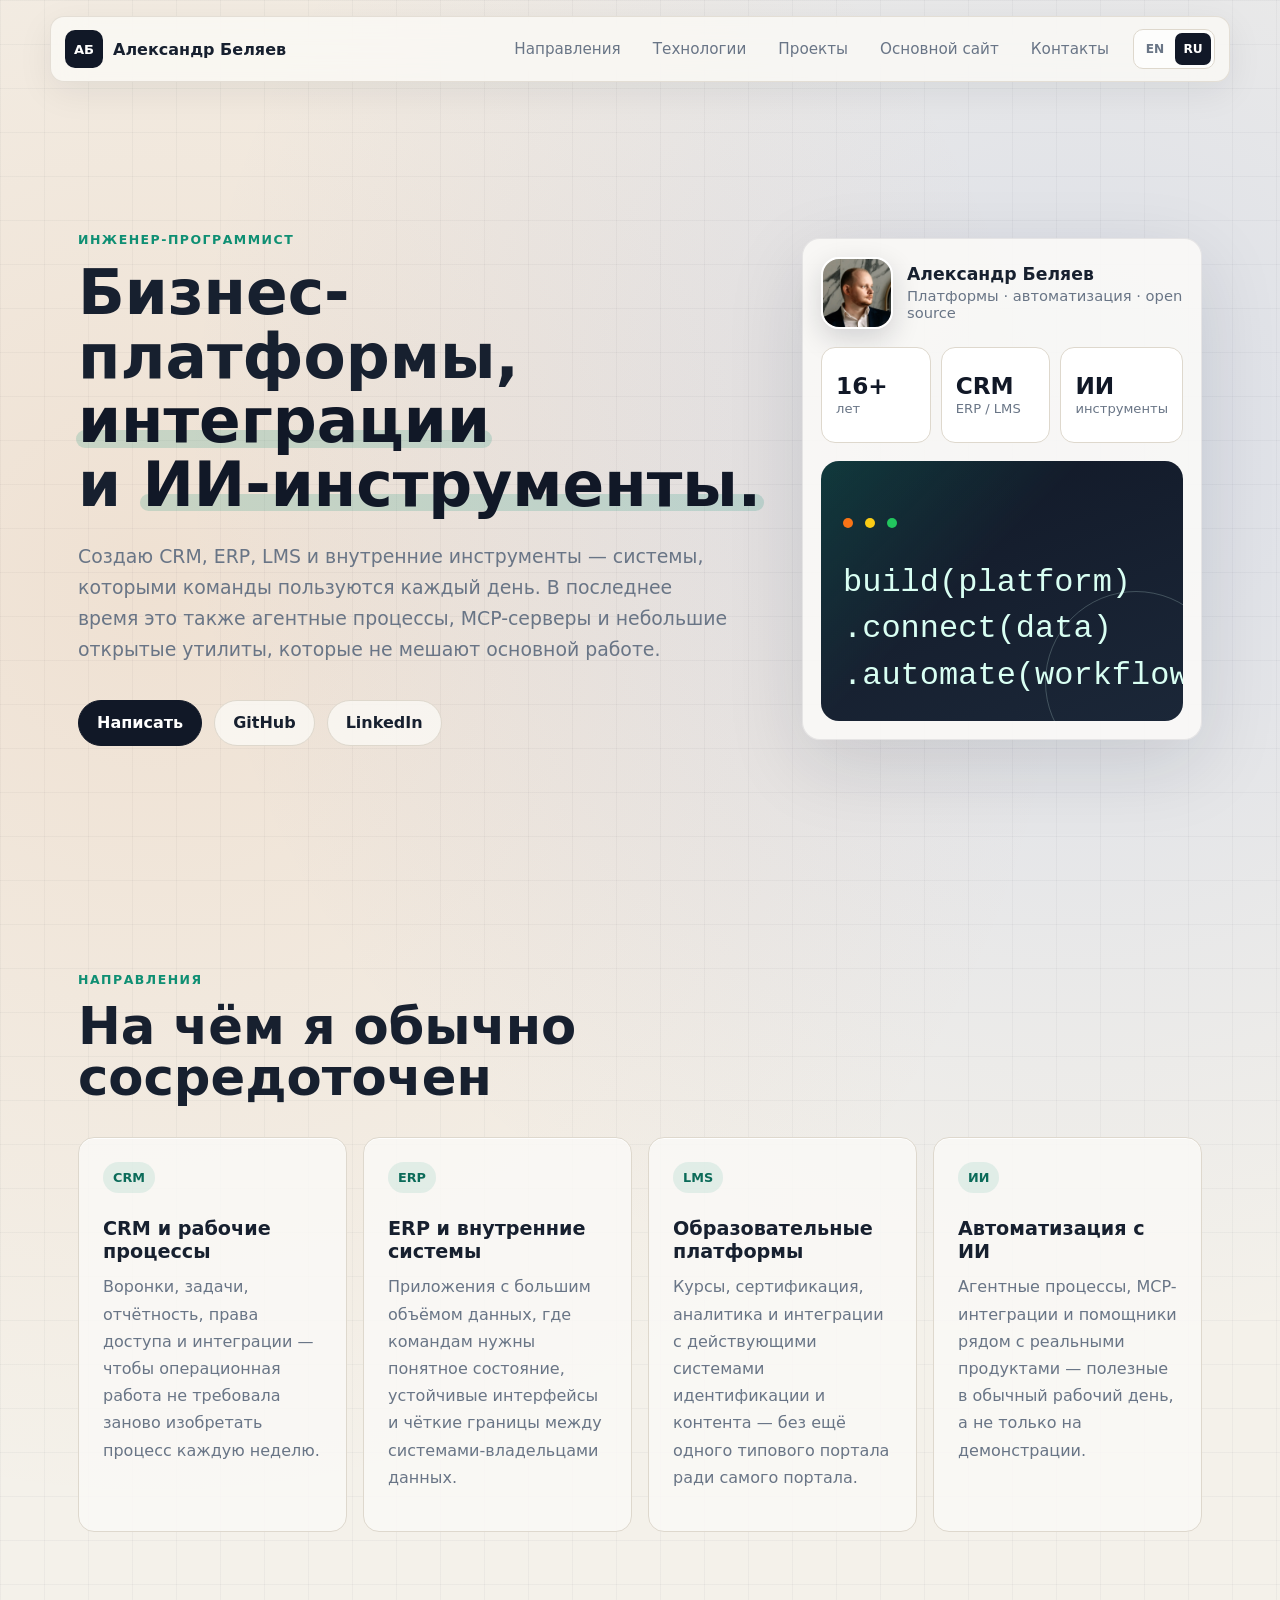
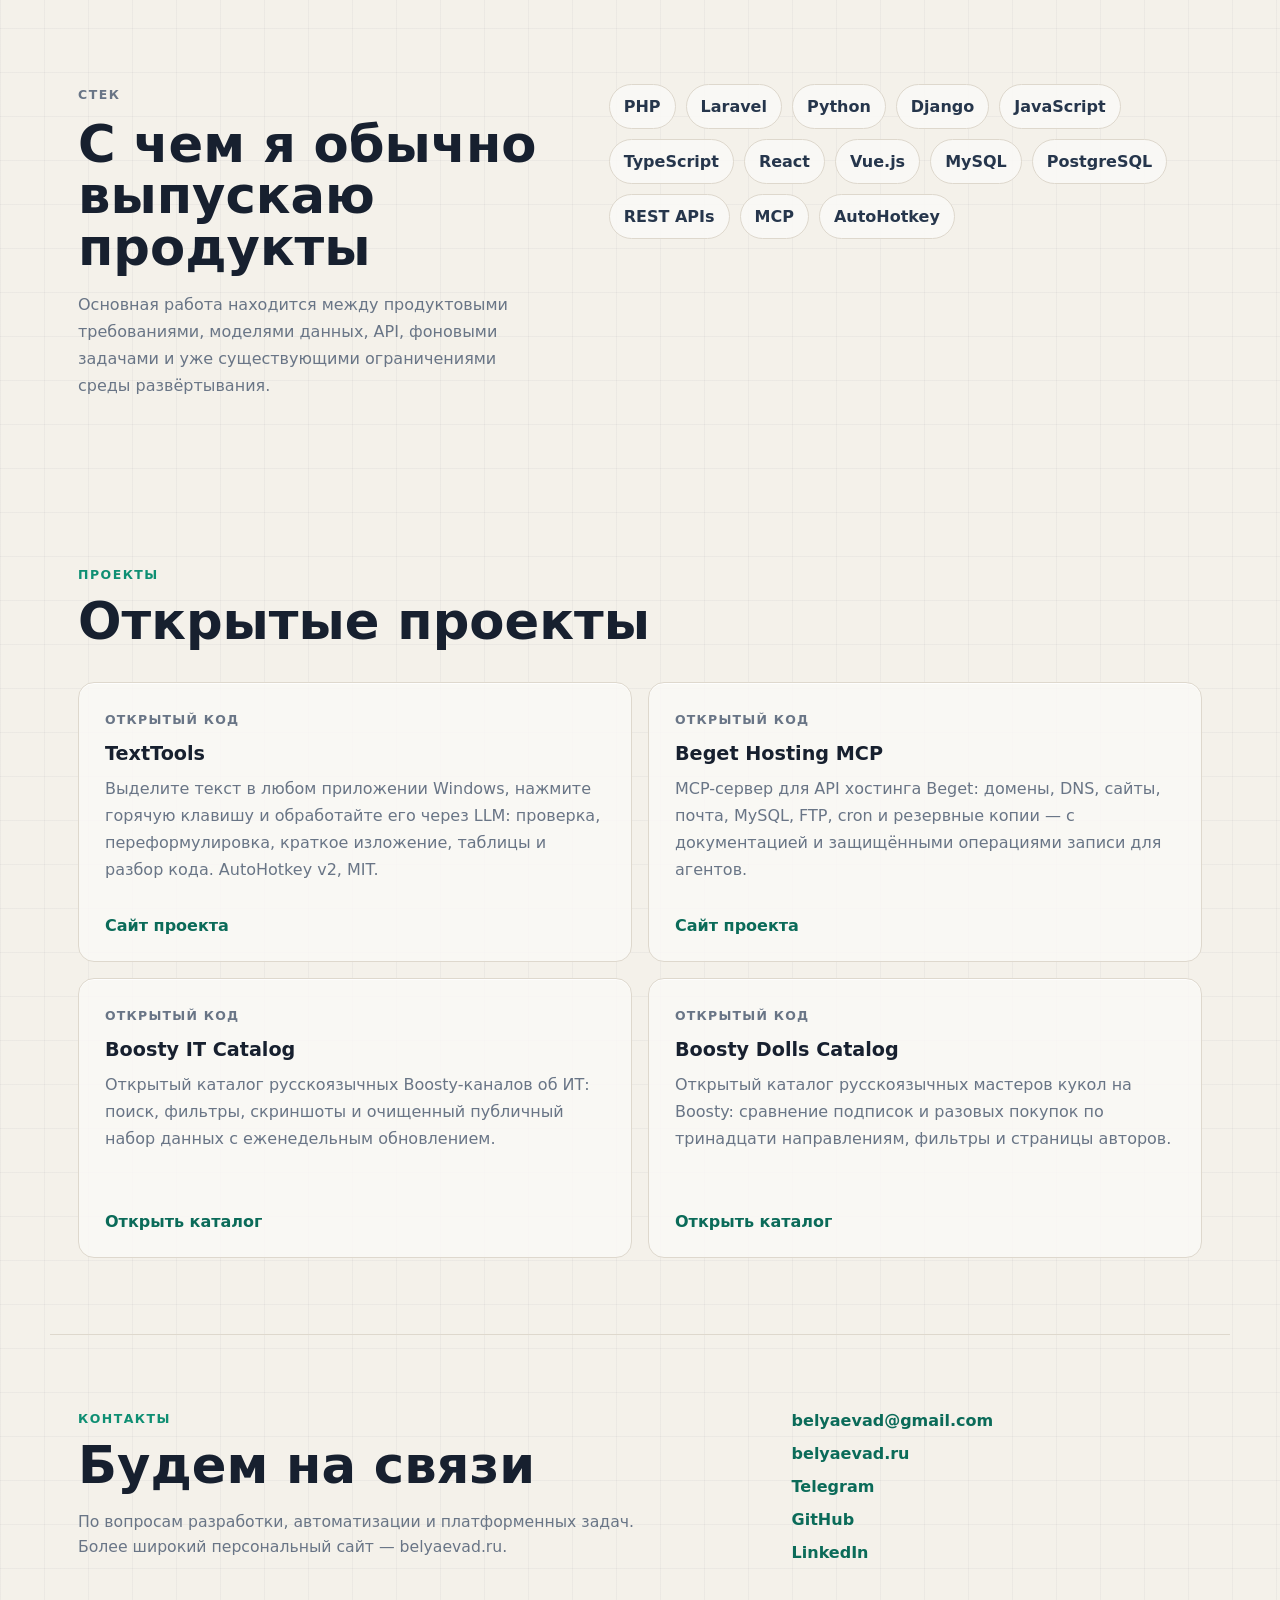
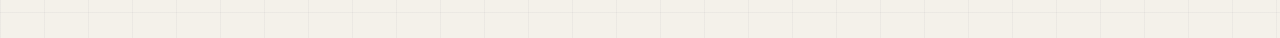
==== ru/index.html @ 3456a8e2 "feat: add Russian site version" ====
<!doctype html>
<html lang="ru">
  <head>
    <meta charset="utf-8" />
    <meta name="viewport" content="width=device-width, initial-scale=1" />
    <title>Александр Беляев — инженер-программист</title>
    <meta
      name="description"
      content="Инженер-программист: CRM, ERP и LMS-платформы, интеграции и практические инструменты с ИИ. Открытые проекты: TextTools, Beget Hosting MCP и каталоги Boosty."
    />
    <meta
      name="keywords"
      content="Александр Беляев, инженер-программист, CRM, ERP, LMS, автоматизация, TextTools, AutoHotkey, Beget MCP, Boosty IT Catalog, Boosty Dolls Catalog, Laravel, Python, React, Vue"
    />
    <meta name="author" content="Александр Беляев" />
    <meta name="robots" content="index, follow" />
    <link rel="canonical" href="https://belyaevad.github.io/ru/" />
    <link rel="alternate" hreflang="en" href="https://belyaevad.github.io/" />
    <link rel="alternate" hreflang="ru" href="https://belyaevad.github.io/ru/" />
    <link rel="alternate" hreflang="x-default" href="https://belyaevad.github.io/" />
    <meta name="theme-color" content="#102034" />

    <meta property="og:type" content="website" />
    <meta property="og:url" content="https://belyaevad.github.io/ru/" />
    <meta property="og:title" content="Александр Беляев — инженер-программист" />
    <meta
      property="og:description"
      content="Бизнес-системы, интеграции и практические инструменты с ИИ. Открытые проекты для Windows, API хостинга и каталогов данных."
    />
    <meta property="og:image" content="https://belyaevad.github.io/assets/alexander-belyaev.jpg" />
    <meta property="og:locale" content="ru_RU" />
    <meta property="og:locale:alternate" content="en_US" />

    <meta name="twitter:card" content="summary_large_image" />
    <meta name="twitter:title" content="Александр Беляев — инженер-программист" />
    <meta
      name="twitter:description"
      content="Бизнес-системы, интеграции и практические инструменты с ИИ."
    />
    <meta name="twitter:image" content="https://belyaevad.github.io/assets/alexander-belyaev.jpg" />

    <script type="application/ld+json">
      {
        "@context": "https://schema.org",
        "@type": "Person",
        "name": "Александр Беляев",
        "alternateName": "BelyaevAD",
        "url": "https://belyaevad.github.io/ru/",
        "image": "https://belyaevad.github.io/assets/alexander-belyaev.jpg",
        "sameAs": [
          "https://belyaevad.ru/",
          "https://github.com/BelyaevAD",
          "https://www.linkedin.com/in/belyaevad/",
          "https://t.me/belyaevad",
          "https://github.com/BelyaevAD/TextTools",
          "https://belyaevad.github.io/TextTools/",
          "https://github.com/BelyaevAD/beget-hosting-mcp",
          "https://belyaevad.github.io/beget-hosting-mcp/",
          "https://github.com/BelyaevAD/boosty-it-catalog",
          "https://belyaevad.github.io/boosty-it-catalog/",
          "https://github.com/BelyaevAD/boosty-dolls-catalog",
          "https://belyaevad.github.io/boosty-dolls-catalog/"
        ],
        "jobTitle": "Инженер-программист",
        "inLanguage": "ru",
        "email": "mailto:belyaevad@gmail.com",
        "knowsAbout": [
          "CRM-системы",
          "ERP-системы",
          "LMS-платформы",
          "Автоматизация с применением ИИ",
          "Model Context Protocol",
          "AutoHotkey",
          "PHP",
          "Laravel",
          "Python",
          "Django",
          "React",
          "Vue.js"
        ],
        "description": "Инженер-программист с опытом более 16 лет в разработке бизнес-платформ и инструментов автоматизации."
      }
    </script>

    <link rel="stylesheet" href="../styles.css" />
  </head>
  <body>
    <header class="site-header">
      <a class="brand" href="#top" aria-label="Главная страница Александра Беляева">
        <span class="brand-mark">АБ</span>
        <span>Александр Беляев</span>
      </a>
      <div class="header-tools">
        <nav class="nav" aria-label="Основная навигация">
          <a href="#work">Направления</a>
          <a href="#stack">Технологии</a>
          <a href="#projects">Проекты</a>
          <a href="https://belyaevad.ru/">Основной сайт</a>
          <a href="#contact">Контакты</a>
        </nav>
        <div class="language-switch" aria-label="Выбор языка">
          <a href="../" lang="en">EN</a>
          <a href="./" lang="ru" aria-current="page">RU</a>
        </div>
      </div>
    </header>

    <main id="top">
      <section class="hero">
        <div class="hero-copy">
          <p class="eyebrow">Инженер-программист</p>
          <h1>
            <span class="headline-line">Бизнес-платформы,</span>
            <span class="headline-line"><em>интеграции</em></span>
            <span class="headline-line">и <em>ИИ-инструменты.</em></span>
          </h1>
          <p class="lead">
            Создаю CRM, ERP, LMS и внутренние инструменты — системы, которыми команды пользуются
            каждый день. В последнее время это также агентные процессы, MCP-серверы и небольшие
            открытые утилиты, которые не мешают основной работе.
          </p>
          <div class="hero-actions">
            <a class="button primary" href="mailto:belyaevad@gmail.com">Написать</a>
            <a class="button" href="https://github.com/BelyaevAD" rel="me">GitHub</a>
            <a class="button" href="https://www.linkedin.com/in/belyaevad/" rel="me">LinkedIn</a>
          </div>
        </div>
        <aside class="profile-panel" aria-label="Краткая информация">
          <div class="profile-top">
            <img src="../assets/alexander-belyaev.jpg" alt="Александр Беляев" />
            <div>
              <strong>Александр Беляев</strong>
              <span>Платформы · автоматизация · open source</span>
            </div>
          </div>
          <div class="signal-grid">
            <div>
              <strong>16+</strong>
              <span>лет</span>
            </div>
            <div>
              <strong>CRM</strong>
              <span>ERP / LMS</span>
            </div>
            <div>
              <strong>ИИ</strong>
              <span>инструменты</span>
            </div>
          </div>
          <div class="terminal-card" aria-label="Инженерный фокус">
            <span class="terminal-dot"></span>
            <span class="terminal-dot"></span>
            <span class="terminal-dot"></span>
            <code>
              build(platform)<br />
              .connect(data)<br />
              .automate(workflow)
            </code>
          </div>
        </aside>
      </section>

      <section class="section" id="work">
        <div class="section-heading">
          <p class="eyebrow">Направления</p>
          <h2>На чём я обычно сосредоточен</h2>
        </div>
        <div class="feature-grid">
          <article class="feature">
            <span class="feature-icon">CRM</span>
            <h3>CRM и рабочие процессы</h3>
            <p>
              Воронки, задачи, отчётность, права доступа и интеграции — чтобы операционная работа
              не требовала заново изобретать процесс каждую неделю.
            </p>
          </article>
          <article class="feature">
            <span class="feature-icon">ERP</span>
            <h3>ERP и внутренние системы</h3>
            <p>
              Приложения с большим объёмом данных, где командам нужны понятное состояние,
              устойчивые интерфейсы и чёткие границы между системами-владельцами данных.
            </p>
          </article>
          <article class="feature">
            <span class="feature-icon">LMS</span>
            <h3>Образовательные платформы</h3>
            <p>
              Курсы, сертификация, аналитика и интеграции с действующими системами идентификации
              и контента — без ещё одного типового портала ради самого портала.
            </p>
          </article>
          <article class="feature">
            <span class="feature-icon">ИИ</span>
            <h3>Автоматизация с ИИ</h3>
            <p>
              Агентные процессы, MCP-интеграции и помощники рядом с реальными продуктами —
              полезные в обычный рабочий день, а не только на демонстрации.
            </p>
          </article>
        </div>
      </section>

      <section class="section split" id="stack">
        <div>
          <p class="eyebrow">Стек</p>
          <h2>С чем я обычно выпускаю продукты</h2>
          <p>
            Основная работа находится между продуктовыми требованиями, моделями данных, API,
            фоновыми задачами и уже существующими ограничениями среды развёртывания.
          </p>
        </div>
        <div class="stack-list" aria-label="Технологический стек">
          <span>PHP</span>
          <span>Laravel</span>
          <span>Python</span>
          <span>Django</span>
          <span>JavaScript</span>
          <span>TypeScript</span>
          <span>React</span>
          <span>Vue.js</span>
          <span>MySQL</span>
          <span>PostgreSQL</span>
          <span>REST APIs</span>
          <span>MCP</span>
          <span>AutoHotkey</span>
        </div>
      </section>

      <section class="section" id="projects">
        <div class="section-heading">
          <p class="eyebrow">Проекты</p>
          <h2>Открытые проекты</h2>
        </div>
        <div class="project-row">
          <article class="project">
            <div>
              <p class="project-type">Открытый код</p>
              <h3>TextTools</h3>
              <p>
                Выделите текст в любом приложении Windows, нажмите горячую клавишу и обработайте
                его через LLM: проверка, переформулировка, краткое изложение, таблицы и разбор кода.
                AutoHotkey v2, MIT.
              </p>
            </div>
            <a href="https://belyaevad.github.io/TextTools/">Сайт проекта</a>
          </article>
          <article class="project">
            <div>
              <p class="project-type">Открытый код</p>
              <h3>Beget Hosting MCP</h3>
              <p>
                MCP-сервер для API хостинга Beget: домены, DNS, сайты, почта, MySQL, FTP, cron и
                резервные копии — с документацией и защищёнными операциями записи для агентов.
              </p>
            </div>
            <a href="https://belyaevad.github.io/beget-hosting-mcp/">Сайт проекта</a>
          </article>
          <article class="project">
            <div>
              <p class="project-type">Открытый код</p>
              <h3>Boosty IT Catalog</h3>
              <p>
                Открытый каталог русскоязычных Boosty-каналов об ИТ: поиск, фильтры, скриншоты
                и очищенный публичный набор данных с еженедельным обновлением.
              </p>
            </div>
            <a href="https://belyaevad.github.io/boosty-it-catalog/">Открыть каталог</a>
          </article>
          <article class="project">
            <div>
              <p class="project-type">Открытый код</p>
              <h3>Boosty Dolls Catalog</h3>
              <p>
                Открытый каталог русскоязычных мастеров кукол на Boosty: сравнение подписок и
                разовых покупок по тринадцати направлениям, фильтры и страницы авторов.
              </p>
            </div>
            <a href="https://belyaevad.github.io/boosty-dolls-catalog/">Открыть каталог</a>
          </article>
        </div>
      </section>
    </main>

    <footer class="footer" id="contact">
      <div>
        <p class="eyebrow">Контакты</p>
        <h2>Будем на связи</h2>
        <p class="footer-note">
          По вопросам разработки, автоматизации и платформенных задач. Более широкий персональный
          сайт — belyaevad.ru.
        </p>
      </div>
      <div class="footer-links">
        <a href="mailto:belyaevad@gmail.com">belyaevad@gmail.com</a>
        <a href="https://belyaevad.ru/">belyaevad.ru</a>
        <a href="https://t.me/belyaevad" rel="me">Telegram</a>
        <a href="https://github.com/BelyaevAD" rel="me">GitHub</a>
        <a href="https://www.linkedin.com/in/belyaevad/" rel="me">LinkedIn</a>
      </div>
    </footer>
  </body>
</html>
---- styles.css ----
:root {
  color-scheme: light;
  --bg: #f4f1ea;
  --surface: #ffffff;
  --surface-soft: #fbfaf7;
  --ink: #111827;
  --text: #17202f;
  --muted: #697586;
  --line: #ded8cd;
  --accent: #0f8f73;
  --accent-strong: #0b6b59;
  --blue: #2255d3;
  --amber: #c96a26;
  --shadow: 0 24px 80px rgba(17, 24, 39, 0.12);
  font-family:
    Inter, ui-sans-serif, system-ui, -apple-system, BlinkMacSystemFont, "Segoe UI", sans-serif;
}

* {
  box-sizing: border-box;
}

html {
  scroll-behavior: smooth;
}

body {
  margin: 0;
  background:
    linear-gradient(90deg, rgba(17, 24, 39, 0.035) 1px, transparent 1px),
    linear-gradient(rgba(17, 24, 39, 0.035) 1px, transparent 1px),
    radial-gradient(circle at 12% 18%, rgba(201, 106, 38, 0.12), transparent 32%),
    radial-gradient(circle at 84% 14%, rgba(34, 85, 211, 0.12), transparent 30%),
    var(--bg);
  background-size:
    44px 44px,
    44px 44px,
    auto,
    auto,
    auto;
  color: var(--text);
  overflow-x: hidden;
}

a {
  color: inherit;
}

.site-header {
  position: sticky;
  top: 0;
  z-index: 10;
  display: flex;
  align-items: center;
  justify-content: space-between;
  gap: 24px;
  max-width: 1180px;
  width: calc(100% - 32px);
  margin: 16px auto 0;
  border: 1px solid rgba(222, 216, 205, 0.78);
  border-radius: 14px;
  padding: 12px 14px;
  background: rgba(251, 250, 247, 0.78);
  backdrop-filter: blur(16px);
  box-shadow: 0 10px 36px rgba(17, 24, 39, 0.07);
}

.brand,
.nav,
.header-tools,
.language-switch,
.hero-actions,
.footer-links {
  display: flex;
  align-items: center;
}

.brand {
  gap: 10px;
  text-decoration: none;
  font-weight: 750;
}

.brand-mark {
  display: grid;
  width: 38px;
  height: 38px;
  place-items: center;
  border-radius: 10px;
  background: var(--ink);
  color: #fff;
  font-size: 0.82rem;
}

.nav {
  min-width: 0;
  gap: 8px;
  color: var(--muted);
  font-size: 0.95rem;
}

.header-tools {
  min-width: 0;
  gap: 12px;
}

.nav a {
  padding: 8px 12px;
  border-radius: 10px;
  text-decoration: none;
}

.nav a:hover {
  background: rgba(255, 255, 255, 0.7);
  color: var(--text);
}

.language-switch {
  flex: 0 0 auto;
  gap: 2px;
  border: 1px solid var(--line);
  border-radius: 10px;
  padding: 3px;
  background: rgba(255, 255, 255, 0.72);
}

.language-switch a {
  display: grid;
  min-width: 36px;
  min-height: 32px;
  place-items: center;
  border-radius: 7px;
  color: var(--muted);
  font-size: 0.76rem;
  font-weight: 800;
  text-decoration: none;
}

.language-switch a:hover {
  color: var(--ink);
}

.language-switch a[aria-current="page"] {
  color: #ffffff;
  background: var(--ink);
}

.hero,
.section,
.footer {
  max-width: 1180px;
  width: 100%;
  margin: 0 auto;
  padding: 76px 28px;
}

.hero {
  display: grid;
  min-height: calc(100vh - 86px);
  grid-template-columns: minmax(0, 1fr) minmax(320px, 400px);
  align-items: center;
  gap: 40px;
}

.hero-copy,
.profile-panel {
  min-width: 0;
}

.eyebrow {
  margin: 0 0 14px;
  color: var(--accent);
  font-size: 0.78rem;
  font-weight: 800;
  letter-spacing: 0.12em;
  text-transform: uppercase;
}

h1,
h2,
h3,
p {
  margin-top: 0;
}

h1 {
  max-width: 820px;
  margin-bottom: 24px;
  font-size: clamp(2.85rem, 4.8vw, 4.55rem);
  line-height: 1.04;
  letter-spacing: 0;
}

.headline-line {
  display: block;
}

h1 em {
  position: relative;
  display: inline-block;
  color: var(--ink);
  font-style: normal;
}

h1 em::after {
  content: "";
  position: absolute;
  right: -0.04em;
  bottom: 0.09em;
  left: -0.04em;
  z-index: -1;
  height: 0.28em;
  border-radius: 999px;
  background: rgba(15, 143, 115, 0.18);
}

h2 {
  margin-bottom: 18px;
  font-size: clamp(2rem, 4vw, 3.6rem);
  line-height: 1;
  letter-spacing: 0;
}

h3 {
  margin-bottom: 10px;
  font-size: 1.2rem;
}

.lead {
  max-width: 660px;
  color: var(--muted);
  font-size: 1.18rem;
  line-height: 1.65;
}

.hero-actions {
  flex-wrap: wrap;
  gap: 12px;
  margin-top: 34px;
}

.button {
  display: inline-flex;
  min-height: 46px;
  align-items: center;
  justify-content: center;
  border: 1px solid var(--line);
  border-radius: 999px;
  padding: 0 18px;
  background: rgba(251, 250, 247, 0.78);
  text-decoration: none;
  font-weight: 700;
}

.button.primary {
  border-color: var(--ink);
  background: var(--ink);
  color: #fff;
}

.button:hover {
  transform: translateY(-1px);
  box-shadow: 0 12px 28px rgba(16, 32, 52, 0.12);
}

.profile-panel {
  display: grid;
  gap: 18px;
  border: 1px solid rgba(17, 24, 39, 0.08);
  border-radius: 18px;
  padding: 18px;
  background: rgba(251, 250, 247, 0.88);
  box-shadow: var(--shadow);
}

.profile-top {
  display: flex;
  align-items: center;
  gap: 14px;
}

.profile-top img {
  width: 72px;
  height: 72px;
  flex: 0 0 auto;
  border: 2px solid #fff;
  border-radius: 18px;
  object-fit: cover;
  box-shadow: 0 10px 28px rgba(17, 24, 39, 0.16);
}

.profile-top strong,
.profile-top span {
  display: block;
}

.profile-top strong {
  font-size: 1.08rem;
}

.profile-top span {
  margin-top: 3px;
  color: var(--muted);
  font-size: 0.92rem;
}

.signal-grid {
  display: grid;
  grid-template-columns: repeat(3, 1fr);
  gap: 10px;
}

.signal-grid div {
  display: grid;
  gap: 4px;
  min-height: 96px;
  align-content: center;
  border: 1px solid var(--line);
  border-radius: 14px;
  padding: 14px;
  background: var(--surface);
}

.signal-grid strong {
  color: var(--ink);
  font-size: 1.45rem;
  line-height: 1;
}

.signal-grid span {
  color: var(--muted);
  font-size: 0.82rem;
}

.terminal-card {
  position: relative;
  min-height: 220px;
  border-radius: 18px;
  padding: 52px 22px 22px;
  background:
    linear-gradient(135deg, rgba(15, 143, 115, 0.28), transparent 42%),
    linear-gradient(160deg, #111827, #1b2738);
  color: #d9fff3;
  overflow: hidden;
}

.terminal-card::after {
  content: "";
  position: absolute;
  right: -44px;
  bottom: -52px;
  width: 180px;
  height: 180px;
  border: 1px solid rgba(217, 255, 243, 0.22);
  border-radius: 999px;
}

.terminal-dot {
  position: relative;
  z-index: 1;
  display: inline-block;
  width: 10px;
  height: 10px;
  margin-right: 7px;
  border-radius: 999px;
  background: #f97316;
}

.terminal-dot:nth-child(2) {
  background: #facc15;
}

.terminal-dot:nth-child(3) {
  background: #22c55e;
}

.terminal-card code {
  position: relative;
  z-index: 1;
  display: block;
  margin-top: 28px;
  font-size: clamp(1.35rem, 3vw, 2rem);
  line-height: 1.45;
}

.section-heading {
  max-width: 760px;
  margin-bottom: 34px;
}

.feature-grid {
  display: grid;
  grid-template-columns: repeat(4, minmax(0, 1fr));
  gap: 16px;
}

.feature,
.project {
  border: 1px solid var(--line);
  border-radius: 16px;
  background: rgba(251, 250, 247, 0.84);
  box-shadow: 0 1px 0 rgba(255, 255, 255, 0.9) inset;
}

.feature {
  padding: 24px;
}

.feature p,
.project p,
.split p {
  color: var(--muted);
  line-height: 1.7;
}

.feature-icon {
  display: inline-flex;
  margin-bottom: 24px;
  border-radius: 999px;
  padding: 8px 10px;
  background: rgba(15, 143, 115, 0.1);
  color: var(--accent-strong);
  font-weight: 850;
  font-size: 0.8rem;
}

.split {
  display: grid;
  grid-template-columns: minmax(0, 0.8fr) minmax(360px, 1fr);
  gap: 56px;
  align-items: start;
}

.stack-list {
  display: flex;
  flex-wrap: wrap;
  gap: 10px;
}

.stack-list span {
  border: 1px solid var(--line);
  border-radius: 999px;
  padding: 12px 14px;
  background: rgba(251, 250, 247, 0.86);
  color: #26364c;
  font-weight: 700;
}

.project-row {
  display: grid;
  grid-template-columns: repeat(2, minmax(0, 1fr));
  gap: 16px;
}

.project {
  display: flex;
  min-height: 280px;
  flex-direction: column;
  justify-content: space-between;
  padding: 26px;
}

.project-type {
  margin-bottom: 12px;
  color: var(--accent);
  font-size: 0.78rem;
  font-weight: 850;
  letter-spacing: 0.1em;
  text-transform: uppercase;
}

.project a {
  width: fit-content;
  color: var(--accent-strong);
  font-weight: 800;
  text-decoration: none;
}

.project a:hover {
  text-decoration: underline;
}

.footer {
  display: grid;
  grid-template-columns: minmax(0, 0.9fr) minmax(280px, 0.55fr);
  gap: 42px;
  border-top: 1px solid var(--line);
}

.footer-note {
  margin: 12px 0 0;
  max-width: 36rem;
  color: var(--muted);
  font-size: 0.98rem;
  line-height: 1.6;
}

.footer-links {
  align-items: flex-start;
  flex-direction: column;
  gap: 14px;
}

.footer-links a {
  color: var(--accent-strong);
  font-weight: 750;
  text-decoration: none;
}

.footer-links a:hover {
  text-decoration: underline;
}

@media (max-width: 900px) {
  .site-header {
    position: static;
    align-items: flex-start;
    flex-direction: column;
  }

  .nav {
    flex: 1 1 auto;
    flex-wrap: wrap;
    overflow-x: auto;
  }

  .header-tools {
    width: 100%;
    align-items: flex-start;
  }

  .hero,
  .split,
  .footer {
    grid-template-columns: 1fr;
  }

  .hero {
    min-height: auto;
    padding-top: 42px;
  }

  .feature-grid,
  .project-row {
    grid-template-columns: repeat(2, minmax(0, 1fr));
  }
}

@media (max-width: 620px) {
  body {
    width: 100%;
  }

  .site-header,
  .hero,
  .section,
  .footer {
    max-width: 100%;
    width: 100%;
    padding-right: 18px;
    padding-left: 18px;
  }

  .hero,
  .section,
  .footer {
    padding-top: 54px;
    padding-bottom: 54px;
  }

  .hero-copy,
  .profile-panel,
  h1,
  .lead,
  .hero-actions {
    max-width: 100%;
    width: 100%;
  }

  h1 {
    font-size: 2.55rem;
    line-height: 1;
    overflow-wrap: anywhere;
  }

  .headline-line {
    display: inline;
  }

  .headline-line::after {
    content: " ";
  }

  .headline-line:last-child::after {
    content: "";
  }

  .lead {
    font-size: 1.08rem;
  }

  .feature-grid,
  .project-row {
    grid-template-columns: 1fr;
  }

  .signal-grid {
    grid-template-columns: 1fr;
  }

  .site-header {
    width: calc(100% - 16px);
    margin-top: 8px;
    margin-right: 8px;
    margin-left: 8px;
  }

  .brand {
    width: 100%;
  }

  .nav {
    max-width: none;
    flex-wrap: nowrap;
    padding-bottom: 4px;
    scrollbar-width: none;
  }

  .nav::-webkit-scrollbar {
    display: none;
  }

  .nav a {
    flex: 0 0 auto;
  }

  .hero-actions {
    display: grid;
    grid-template-columns: 1fr;
    gap: 10px;
  }

  .button {
    width: 100%;
    min-width: 0;
    padding: 0 14px;
    white-space: nowrap;
  }
}

@media (max-width: 430px) {
  h1 {
    font-size: 2.05rem;
    line-height: 1.06;
  }
}
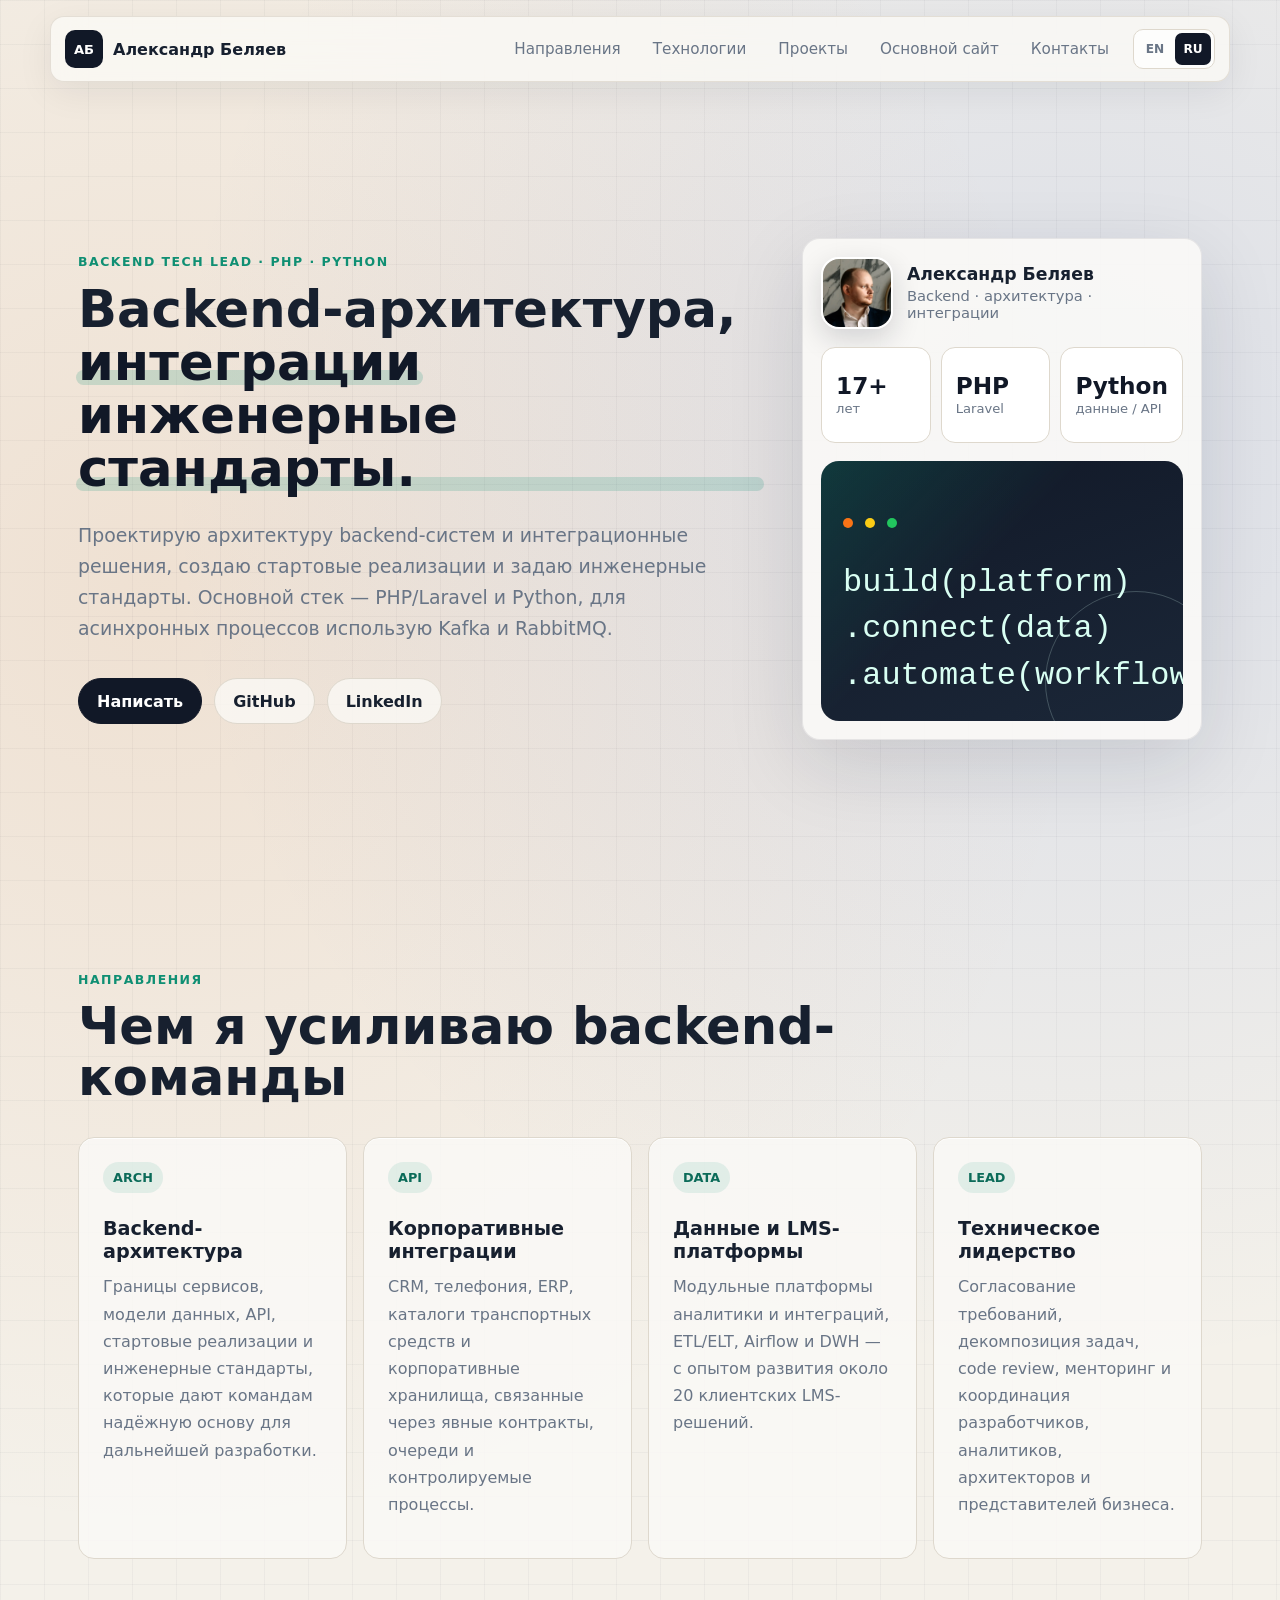
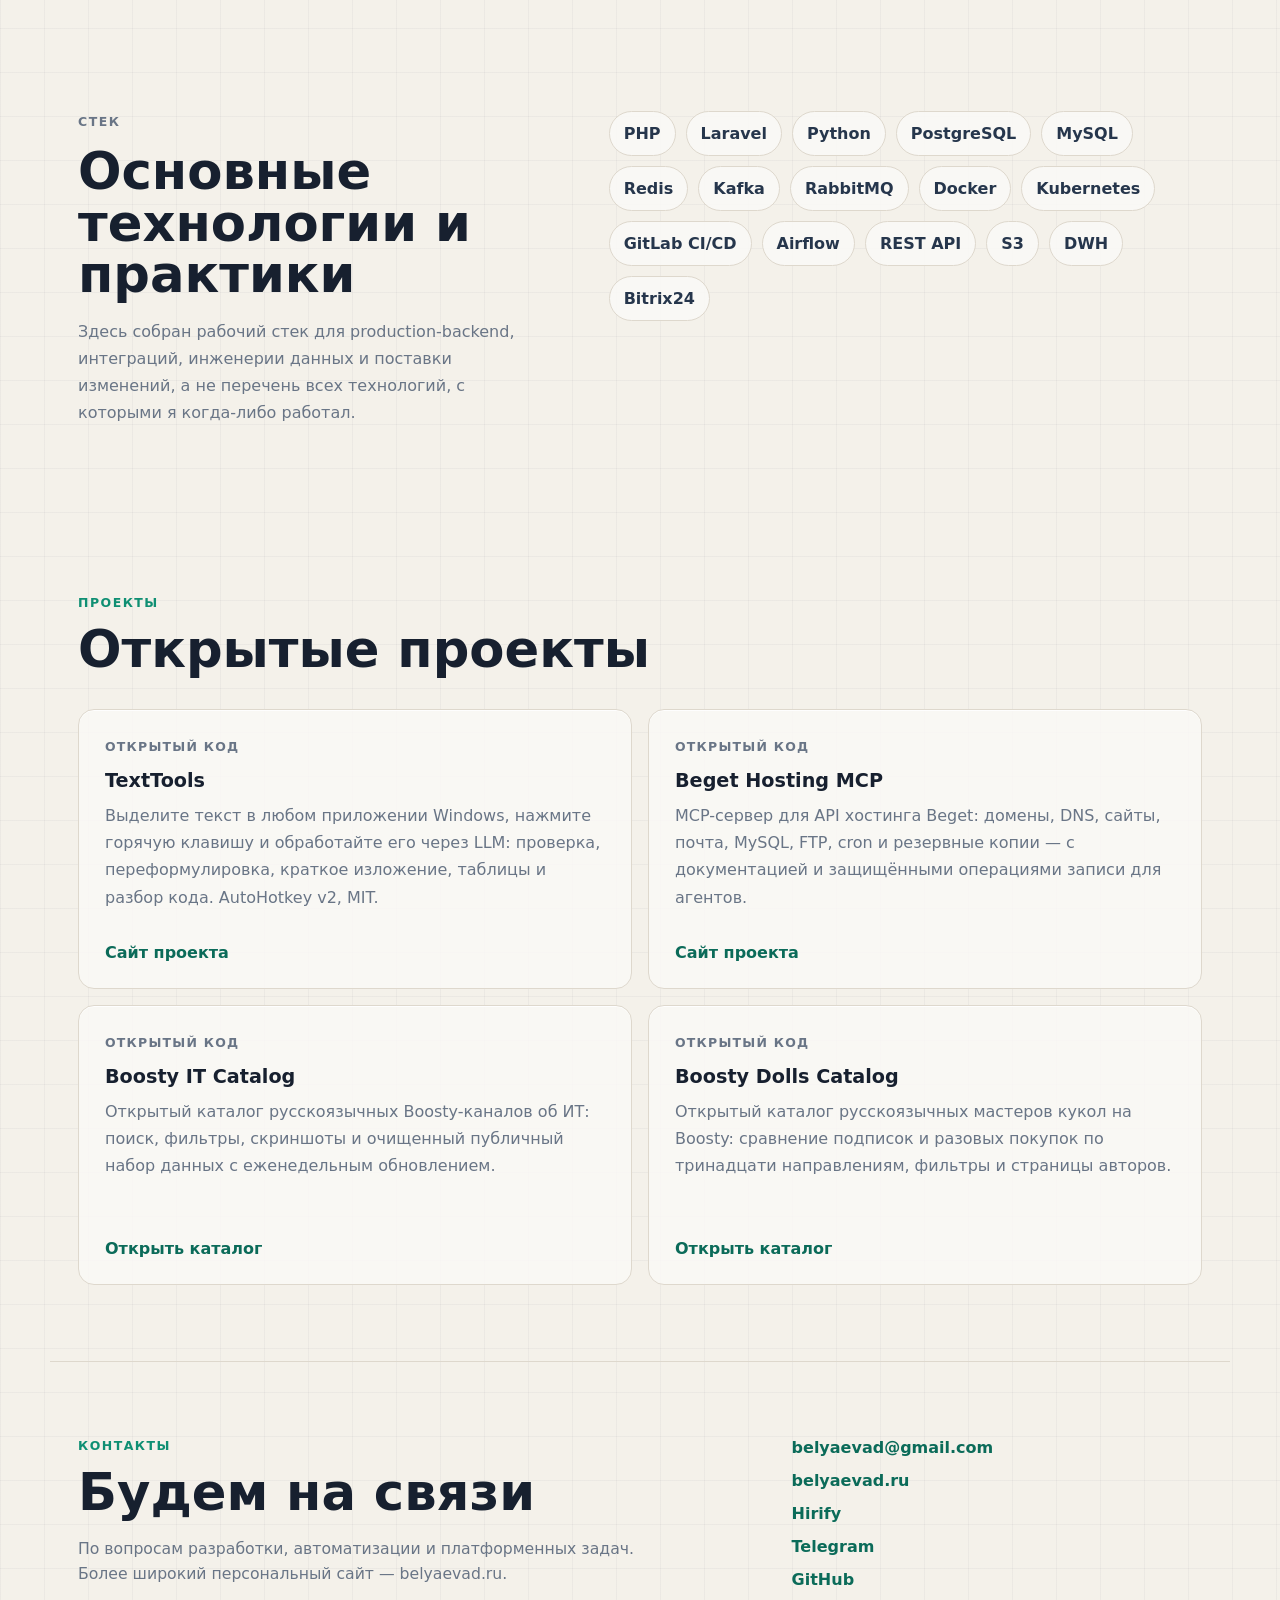
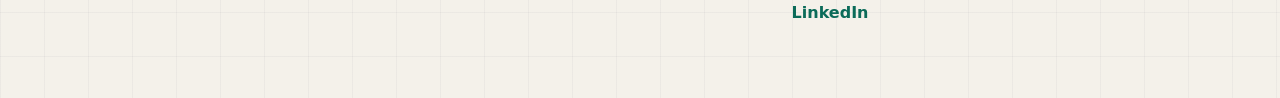
==== commit 90d2c3b5: "feat: align profile with Hirify resume" ====
--- a/ru/index.html
+++ b/ru/index.html
@@ -3,14 +3,14 @@
   <head>
     <meta charset="utf-8" />
     <meta name="viewport" content="width=device-width, initial-scale=1" />
-    <title>Александр Беляев — инженер-программист</title>
+    <title>Александр Беляев — Backend Tech Lead</title>
     <meta
       name="description"
-      content="Инженер-программист: CRM, ERP и LMS-платформы, интеграции и практические инструменты с ИИ. Открытые проекты: TextTools, Beget Hosting MCP и каталоги Boosty."
+      content="Backend Tech Lead с опытом 17+ лет: архитектура backend-систем, интеграции, PHP/Laravel, Python, Kafka, RabbitMQ, CRM и LMS-платформы."
     />
     <meta
       name="keywords"
-      content="Александр Беляев, инженер-программист, CRM, ERP, LMS, автоматизация, TextTools, AutoHotkey, Beget MCP, Boosty IT Catalog, Boosty Dolls Catalog, Laravel, Python, React, Vue"
+      content="Александр Беляев, Backend Tech Lead, backend-архитектура, интеграции, PHP, Laravel, Python, Kafka, RabbitMQ, PostgreSQL, CRM, Bitrix24, LMS, микросервисы"
     />
     <meta name="author" content="Александр Беляев" />
     <meta name="robots" content="index, follow" />
@@ -22,20 +22,20 @@
 
     <meta property="og:type" content="website" />
     <meta property="og:url" content="https://belyaevad.github.io/ru/" />
-    <meta property="og:title" content="Александр Беляев — инженер-программист" />
+    <meta property="og:title" content="Александр Беляев — Backend Tech Lead" />
     <meta
       property="og:description"
-      content="Бизнес-системы, интеграции и практические инструменты с ИИ. Открытые проекты для Windows, API хостинга и каталогов данных."
+      content="Архитектура backend-систем, интеграционные решения и инженерные стандарты. PHP/Laravel, Python, Kafka и RabbitMQ."
     />
     <meta property="og:image" content="https://belyaevad.github.io/assets/alexander-belyaev.jpg" />
     <meta property="og:locale" content="ru_RU" />
     <meta property="og:locale:alternate" content="en_US" />
 
     <meta name="twitter:card" content="summary_large_image" />
-    <meta name="twitter:title" content="Александр Беляев — инженер-программист" />
+    <meta name="twitter:title" content="Александр Беляев — Backend Tech Lead" />
     <meta
       name="twitter:description"
-      content="Бизнес-системы, интеграции и практические инструменты с ИИ."
+      content="Архитектура backend-систем, интеграционные решения и техническое лидерство."
     />
     <meta name="twitter:image" content="https://belyaevad.github.io/assets/alexander-belyaev.jpg" />
 
@@ -49,6 +49,7 @@
         "image": "https://belyaevad.github.io/assets/alexander-belyaev.jpg",
         "sameAs": [
           "https://belyaevad.ru/",
+          "https://hirify.me/belyaevad",
           "https://github.com/BelyaevAD",
           "https://www.linkedin.com/in/belyaevad/",
           "https://t.me/belyaevad",
@@ -61,28 +62,30 @@
           "https://github.com/BelyaevAD/boosty-dolls-catalog",
           "https://belyaevad.github.io/boosty-dolls-catalog/"
         ],
-        "jobTitle": "Инженер-программист",
+        "jobTitle": "Backend Tech Lead",
         "inLanguage": "ru",
         "email": "mailto:belyaevad@gmail.com",
         "knowsAbout": [
-          "CRM-системы",
-          "ERP-системы",
-          "LMS-платформы",
-          "Автоматизация с применением ИИ",
-          "Model Context Protocol",
-          "AutoHotkey",
+          "Архитектура backend-систем",
+          "Интеграционная архитектура",
+          "Микросервисы",
+          "Проектирование API",
           "PHP",
           "Laravel",
           "Python",
-          "Django",
-          "React",
-          "Vue.js"
+          "PostgreSQL",
+          "Kafka",
+          "RabbitMQ",
+          "Инженерия данных",
+          "CRM-системы",
+          "Bitrix24",
+          "LMS-платформы"
         ],
-        "description": "Инженер-программист с опытом более 16 лет в разработке бизнес-платформ и инструментов автоматизации."
+        "description": "Backend Tech Lead с опытом более 17 лет в архитектуре корпоративных backend-систем, интеграционных решениях и развитии инженерных практик."
       }
     </script>
 
-    <link rel="stylesheet" href="../styles.css" />
+    <link rel="stylesheet" href="../styles.css?v=20261016" />
   </head>
   <body>
     <header class="site-header">
@@ -108,16 +111,16 @@
     <main id="top">
       <section class="hero">
         <div class="hero-copy">
-          <p class="eyebrow">Инженер-программист</p>
+          <p class="eyebrow">Backend Tech Lead · PHP · Python</p>
           <h1>
-            <span class="headline-line">Бизнес-платформы,</span>
+            <span class="headline-line">Backend-архитектура,</span>
             <span class="headline-line"><em>интеграции</em></span>
-            <span class="headline-line">и <em>ИИ-инструменты.</em></span>
+            <span class="headline-line"><em>инженерные стандарты.</em></span>
           </h1>
           <p class="lead">
-            Создаю CRM, ERP, LMS и внутренние инструменты — системы, которыми команды пользуются
-            каждый день. В последнее время это также агентные процессы, MCP-серверы и небольшие
-            открытые утилиты, которые не мешают основной работе.
+            Проектирую архитектуру backend-систем и интеграционные решения, создаю стартовые
+            реализации и задаю инженерные стандарты. Основной стек — PHP/Laravel и Python,
+            для асинхронных процессов использую Kafka и RabbitMQ.
           </p>
           <div class="hero-actions">
             <a class="button primary" href="mailto:belyaevad@gmail.com">Написать</a>
@@ -130,21 +133,21 @@
             <img src="../assets/alexander-belyaev.jpg" alt="Александр Беляев" />
             <div>
               <strong>Александр Беляев</strong>
-              <span>Платформы · автоматизация · open source</span>
+              <span>Backend · архитектура · интеграции</span>
             </div>
           </div>
           <div class="signal-grid">
             <div>
-              <strong>16+</strong>
+              <strong>17+</strong>
               <span>лет</span>
             </div>
             <div>
-              <strong>CRM</strong>
-              <span>ERP / LMS</span>
-            </div>
-            <div>
-              <strong>ИИ</strong>
-              <span>инструменты</span>
+              <strong>PHP</strong>
+              <span>Laravel</span>
+            </div>
+            <div>
+              <strong>Python</strong>
+              <span>данные / API</span>
             </div>
           </div>
           <div class="terminal-card" aria-label="Инженерный фокус">
@@ -163,39 +166,39 @@
       <section class="section" id="work">
         <div class="section-heading">
           <p class="eyebrow">Направления</p>
-          <h2>На чём я обычно сосредоточен</h2>
+          <h2>Чем я усиливаю backend-команды</h2>
         </div>
         <div class="feature-grid">
           <article class="feature">
-            <span class="feature-icon">CRM</span>
-            <h3>CRM и рабочие процессы</h3>
+            <span class="feature-icon">ARCH</span>
+            <h3>Backend-архитектура</h3>
             <p>
-              Воронки, задачи, отчётность, права доступа и интеграции — чтобы операционная работа
-              не требовала заново изобретать процесс каждую неделю.
+              Границы сервисов, модели данных, API, стартовые реализации и инженерные стандарты,
+              которые дают командам надёжную основу для дальнейшей разработки.
             </p>
           </article>
           <article class="feature">
-            <span class="feature-icon">ERP</span>
-            <h3>ERP и внутренние системы</h3>
+            <span class="feature-icon">API</span>
+            <h3>Корпоративные интеграции</h3>
             <p>
-              Приложения с большим объёмом данных, где командам нужны понятное состояние,
-              устойчивые интерфейсы и чёткие границы между системами-владельцами данных.
+              CRM, телефония, ERP, каталоги транспортных средств и корпоративные хранилища,
+              связанные через явные контракты, очереди и контролируемые процессы.
             </p>
           </article>
           <article class="feature">
-            <span class="feature-icon">LMS</span>
-            <h3>Образовательные платформы</h3>
+            <span class="feature-icon">DATA</span>
+            <h3>Данные и LMS-платформы</h3>
             <p>
-              Курсы, сертификация, аналитика и интеграции с действующими системами идентификации
-              и контента — без ещё одного типового портала ради самого портала.
+              Модульные платформы аналитики и интеграций, ETL/ELT, Airflow и DWH — с опытом
+              развития около 20 клиентских LMS-решений.
             </p>
           </article>
           <article class="feature">
-            <span class="feature-icon">ИИ</span>
-            <h3>Автоматизация с ИИ</h3>
+            <span class="feature-icon">LEAD</span>
+            <h3>Техническое лидерство</h3>
             <p>
-              Агентные процессы, MCP-интеграции и помощники рядом с реальными продуктами —
-              полезные в обычный рабочий день, а не только на демонстрации.
+              Согласование требований, декомпозиция задач, code review, менторинг и координация
+              разработчиков, аналитиков, архитекторов и представителей бизнеса.
             </p>
           </article>
         </div>
@@ -204,26 +207,29 @@
       <section class="section split" id="stack">
         <div>
           <p class="eyebrow">Стек</p>
-          <h2>С чем я обычно выпускаю продукты</h2>
+          <h2>Основные технологии и практики</h2>
           <p>
-            Основная работа находится между продуктовыми требованиями, моделями данных, API,
-            фоновыми задачами и уже существующими ограничениями среды развёртывания.
+            Здесь собран рабочий стек для production-backend, интеграций, инженерии данных и
+            поставки изменений, а не перечень всех технологий, с которыми я когда-либо работал.
           </p>
         </div>
         <div class="stack-list" aria-label="Технологический стек">
           <span>PHP</span>
           <span>Laravel</span>
           <span>Python</span>
-          <span>Django</span>
-          <span>JavaScript</span>
-          <span>TypeScript</span>
-          <span>React</span>
-          <span>Vue.js</span>
+          <span>PostgreSQL</span>
           <span>MySQL</span>
-          <span>PostgreSQL</span>
-          <span>REST APIs</span>
-          <span>MCP</span>
-          <span>AutoHotkey</span>
+          <span>Redis</span>
+          <span>Kafka</span>
+          <span>RabbitMQ</span>
+          <span>Docker</span>
+          <span>Kubernetes</span>
+          <span>GitLab CI/CD</span>
+          <span>Airflow</span>
+          <span>REST API</span>
+          <span>S3</span>
+          <span>DWH</span>
+          <span>Bitrix24</span>
         </div>
       </section>
 
@@ -294,6 +300,7 @@
       <div class="footer-links">
         <a href="mailto:belyaevad@gmail.com">belyaevad@gmail.com</a>
         <a href="https://belyaevad.ru/">belyaevad.ru</a>
+        <a href="https://hirify.me/belyaevad" rel="me">Hirify</a>
         <a href="https://t.me/belyaevad" rel="me">Telegram</a>
         <a href="https://github.com/BelyaevAD" rel="me">GitHub</a>
         <a href="https://www.linkedin.com/in/belyaevad/" rel="me">LinkedIn</a>
--- a/styles.css
+++ b/styles.css
@@ -186,7 +186,7 @@
 h1 {
   max-width: 820px;
   margin-bottom: 24px;
-  font-size: clamp(2.85rem, 4.8vw, 4.55rem);
+  font-size: clamp(2.85rem, 4vw, 3.55rem);
   line-height: 1.04;
   letter-spacing: 0;
 }
